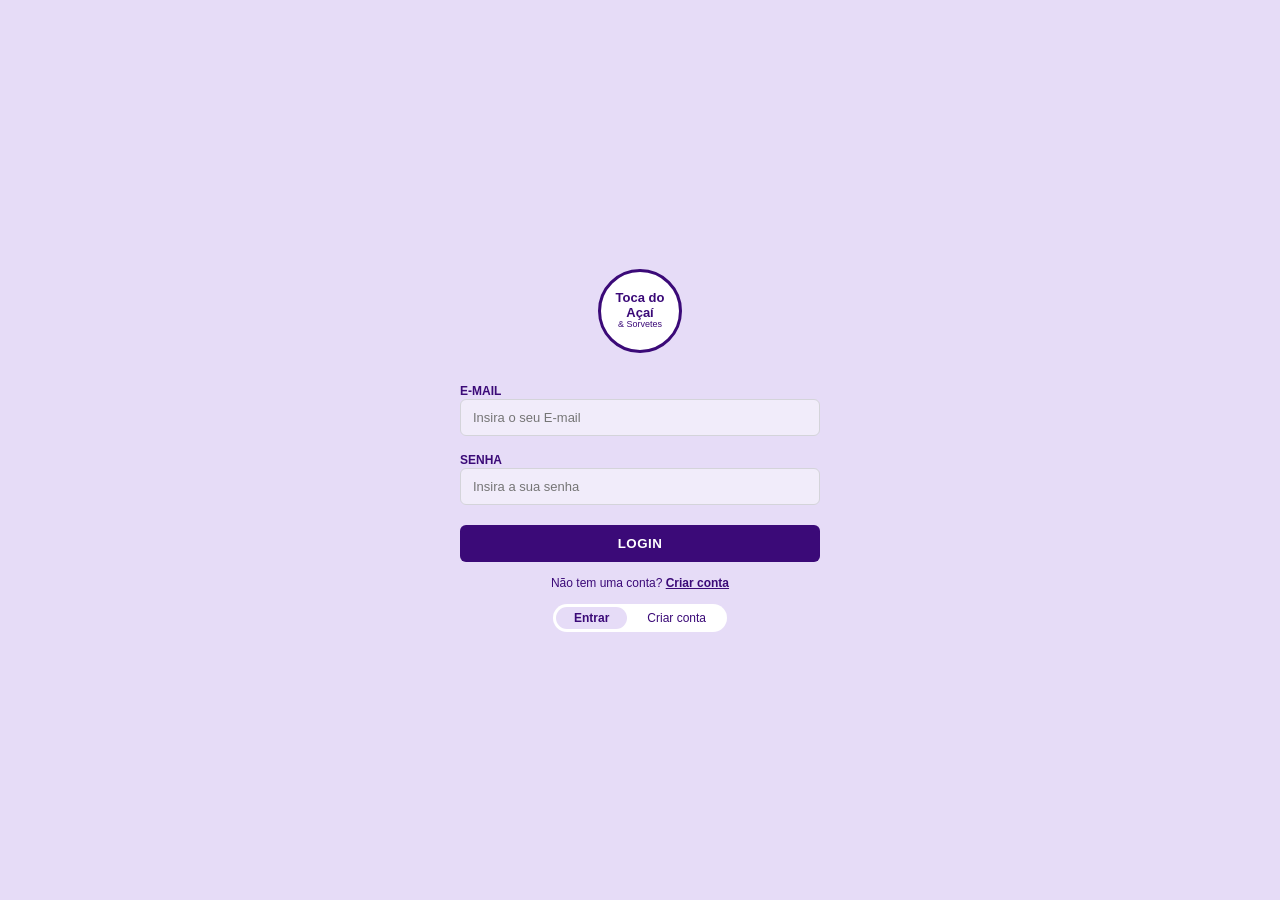
==== index.html @ c1c2c1ed "melhorias" ====
<!DOCTYPE html>
<html lang="en">
<head>
    <meta charset="UTF-8">
    <meta name="viewport" content="width=device-width, initial-scale=1.0">
    <title>Login</title>
    <link rel="stylesheet" href="style.css">
</head>
<body class="auth">
  <form class="auth-box" action="Estoque.html">
    <div class="logo">Toca do<br>Açaí<small>& Sorvetes</small></div>

    <div>
      <label for="email">E-MAIL</label>
      <input type="email" id="email" placeholder="Insira o seu E-mail" required>
    </div>
    <div>
      <label for="senha">SENHA</label>
      <input type="password" id="senha" placeholder="Insira a sua senha" required>
    </div>

    <button type="submit" class="btn-principal">LOGIN</button>

    <p class="auth-link">Não tem uma conta? <a href="register.html">Criar conta</a></p>

    <div class="toggle">
      <a href="index.html" class="ativo">Entrar</a>
      <a href="register.html">Criar conta</a>
    </div>
  </form> 
</body>
</html>
---- style.css ----
:root {
  --roxo: #3b0a78;
  --roxo-escuro: #2a0658;
  --roxo-claro: #e6dcf7;
  --amarelo: #ffc928;
  --cinza-bg: #f3f3f5;
  --cinza-borda: #d4d4da;
  --texto: #1f1633;
}

* { box-sizing: border-box; margin: 0; padding: 0; }

body {
  font-family: "Poppins", "Segoe UI", Arial, sans-serif;
  color: var(--texto);
  background: var(--cinza-bg);
}

a { color: inherit; text-decoration: none; }
button { font-family: inherit; cursor: pointer; }

/* ---------- Logo (placeholder em texto) ---------- */
.logo {
  display: flex;
  flex-direction: column;
  align-items: center;
  justify-content: center;
  width: 84px;
  height: 84px;
  border-radius: 50%;
  background: #fff;
  color: var(--roxo);
  font-weight: 700;
  font-size: 13px;
  line-height: 1.1;
  text-align: center;
  border: 3px solid var(--roxo);
}
.logo small { font-size: 9px; font-weight: 500; }

/* ---------- Login / Criar conta ---------- */
body.auth {
  background: var(--roxo-claro);
  min-height: 100vh;
  display: flex;
  align-items: center;
  justify-content: center;
}
.auth-box {
  width: 360px;
  display: flex;
  flex-direction: column;
  align-items: stretch;
  gap: 14px;
}
.auth-box .logo { align-self: center; margin-bottom: 14px; }
.auth-box label { font-size: 12px; font-weight: 600; color: var(--roxo); }
.auth-box input {
  width: 100%;
  padding: 10px 12px;
  border: 1px solid var(--cinza-borda);
  border-radius: 6px;
  background: #f1ecfa;
  font-size: 13px;
}
.btn-principal {
  background: var(--roxo);
  color: #fff;
  border: none;
  border-radius: 6px;
  padding: 11px;
  font-weight: 700;
  letter-spacing: .5px;
  margin-top: 6px;
}
.btn-principal:hover { background: var(--roxo-escuro); }
.auth-link { text-align: center; font-size: 12px; color: var(--roxo); }
.auth-link a { font-weight: 700; text-decoration: underline; }
.toggle {
  display: flex;
  align-self: center;
  background: #fff;
  border-radius: 999px;
  padding: 3px;
  gap: 2px;
}
.toggle a {
  padding: 4px 18px;
  border-radius: 999px;
  font-size: 12px;
  color: var(--roxo);
}
.toggle a.ativo { background: var(--roxo-claro); font-weight: 600; }

/* ---------- Layout do sistema ---------- */
.app { display: flex; min-height: 100vh; }

.sidebar {
  width: 150px;
  background: var(--roxo);
  color: #fff;
  display: flex;
  flex-direction: column;
  align-items: center;
  padding: 18px 0;
  flex-shrink: 0;
}
.sidebar .logo { width: 70px; height: 70px; font-size: 11px; margin-bottom: 26px; }
.sidebar nav { width: 100%; display: flex; flex-direction: column; }
.sidebar nav a {
  padding: 10px 16px;
  font-size: 13px;
  color: #fff;
  text-align: center;
}
.sidebar nav a:hover { background: rgba(255,255,255,.1); }
.sidebar nav a.ativo { background: var(--amarelo); color: var(--roxo-escuro); font-weight: 600; }
.usuario {
  margin-top: auto;
  text-align: center;
  font-size: 12px;
}
.usuario .avatar {
  width: 34px; height: 34px;
  border-radius: 50%;
  background: #fff; color: var(--roxo);
  display: flex; align-items: center; justify-content: center;
  font-weight: 700;
  margin: 0 auto 4px;
}
.usuario small { display: block; opacity: .7; font-size: 10px; }

.conteudo { flex: 1; padding: 24px 32px; overflow-x: auto; }

.topo {
  display: flex;
  align-items: center;
  justify-content: space-between;
  margin-bottom: 18px;
}
.topo h1 { font-size: 18px; font-weight: 600; color: var(--roxo); }
.topo .acoes { display: flex; gap: 8px; align-items: center; }

.btn-pilula {
  background: var(--roxo);
  color: #fff;
  border: none;
  border-radius: 999px;
  padding: 6px 16px;
  font-size: 12px;
  font-weight: 600;
}
.btn-pilula:hover { background: var(--roxo-escuro); }
select.mes, select.campo {
  border: 1px solid var(--cinza-borda);
  border-radius: 6px;
  padding: 6px 10px;
  background: #fff;
  font-size: 12px;
  font-family: inherit;
}

/* ---------- Cards de resumo ---------- */
.cards { display: flex; gap: 16px; margin-bottom: 22px; flex-wrap: wrap; }
.card {
  background: var(--roxo);
  color: #fff;
  border-radius: 14px;
  padding: 14px 18px;
  min-width: 190px;
  flex: 1;
}
.card .rotulo { font-size: 10px; font-weight: 600; letter-spacing: .5px; opacity: .85; text-transform: uppercase; }
.card .valor { font-size: 24px; font-weight: 700; margin: 4px 0; }
.card .detalhe { font-size: 10px; opacity: .8; }

/* ---------- Tabelas ---------- */
.painel { background: #fff; border-radius: 10px; padding: 16px; border: 1px solid var(--cinza-borda); }
.painel-topo {
  display: flex; align-items: center; justify-content: space-between;
  margin-bottom: 10px; gap: 12px;
}
.painel-topo h2 { font-size: 14px; color: var(--roxo); }
.busca {
  border: 1px solid var(--cinza-borda);
  border-radius: 999px;
  padding: 6px 14px;
  font-size: 12px;
  min-width: 220px;
  background: var(--cinza-bg);
}

table { width: 100%; border-collapse: collapse; font-size: 12px; }
th {
  background: var(--cinza-borda);
  color: var(--roxo-escuro);
  text-align: left;
  padding: 8px 10px;
  font-size: 11px;
  text-transform: uppercase;
}
td { padding: 8px 10px; border-bottom: 1px solid #ececf0; }
tbody tr:nth-child(even) { background: #fafafc; }
td.num, th.num { text-align: right; }
.tag-baixo { color: #b3261e; font-weight: 600; }

/* ---------- Financeiro ---------- */
.subtitulo { font-size: 13px; color: #555; margin-bottom: 14px; }
.grafico { background: #fff; border: 1px solid var(--cinza-borda); border-radius: 10px; padding: 16px; }
.grafico svg { width: 100%; height: auto; display: block; }
.legenda { display: flex; gap: 18px; font-size: 11px; margin-bottom: 8px; }
.legenda span::before {
  content: ""; display: inline-block; width: 10px; height: 10px;
  margin-right: 5px; border-radius: 2px; background: var(--cor);
}

/* ---------- Cadastro (3 colunas) ---------- */
.colunas { display: grid; grid-template-columns: repeat(3, 1fr); gap: 16px; }
.coluna h3 { font-size: 12px; color: var(--roxo); margin-bottom: 2px; }
.coluna .total { font-size: 11px; color: #666; margin-bottom: 8px; }

/* ---------- Modais ---------- */
.overlay {
  position: fixed; inset: 0;
  background: rgba(20, 8, 40, .45);
  display: none;
  align-items: center;
  justify-content: center;
  z-index: 10;
}
.overlay.aberto { display: flex; }
.modal {
  background: #fff;
  border-radius: 12px;
  padding: 22px 26px;
  width: min(560px, 92vw);
  box-shadow: 0 10px 40px rgba(0,0,0,.3);
}
.modal h2 { font-size: 15px; margin-bottom: 14px; color: var(--roxo); }
.form-grid { display: grid; grid-template-columns: 1fr 1fr; gap: 12px 18px; }
.form-grid .full { grid-column: 1 / -1; }
.modal label { display: block; font-size: 11px; font-weight: 600; margin-bottom: 4px; color: var(--texto); }
.modal input, .modal select {
  width: 100%;
  padding: 8px 10px;
  border: 1px solid var(--cinza-borda);
  border-radius: 6px;
  font-size: 12px;
  font-family: inherit;
  background: #faf9fd;
}
.modal input[readonly] { background: #ececf0; color: #777; }
.modal-rodape { display: flex; justify-content: space-between; align-items: center; margin-top: 18px; }
.btn-voltar {
  background: var(--roxo); color: #fff; border: none;
  width: 32px; height: 28px; border-radius: 6px; font-size: 14px;
}

@media (max-width: 800px) {
  .sidebar { width: 90px; }
  .conteudo { padding: 16px; }
  .colunas { grid-template-columns: 1fr; }
  .form-grid { grid-template-columns: 1fr; }
}
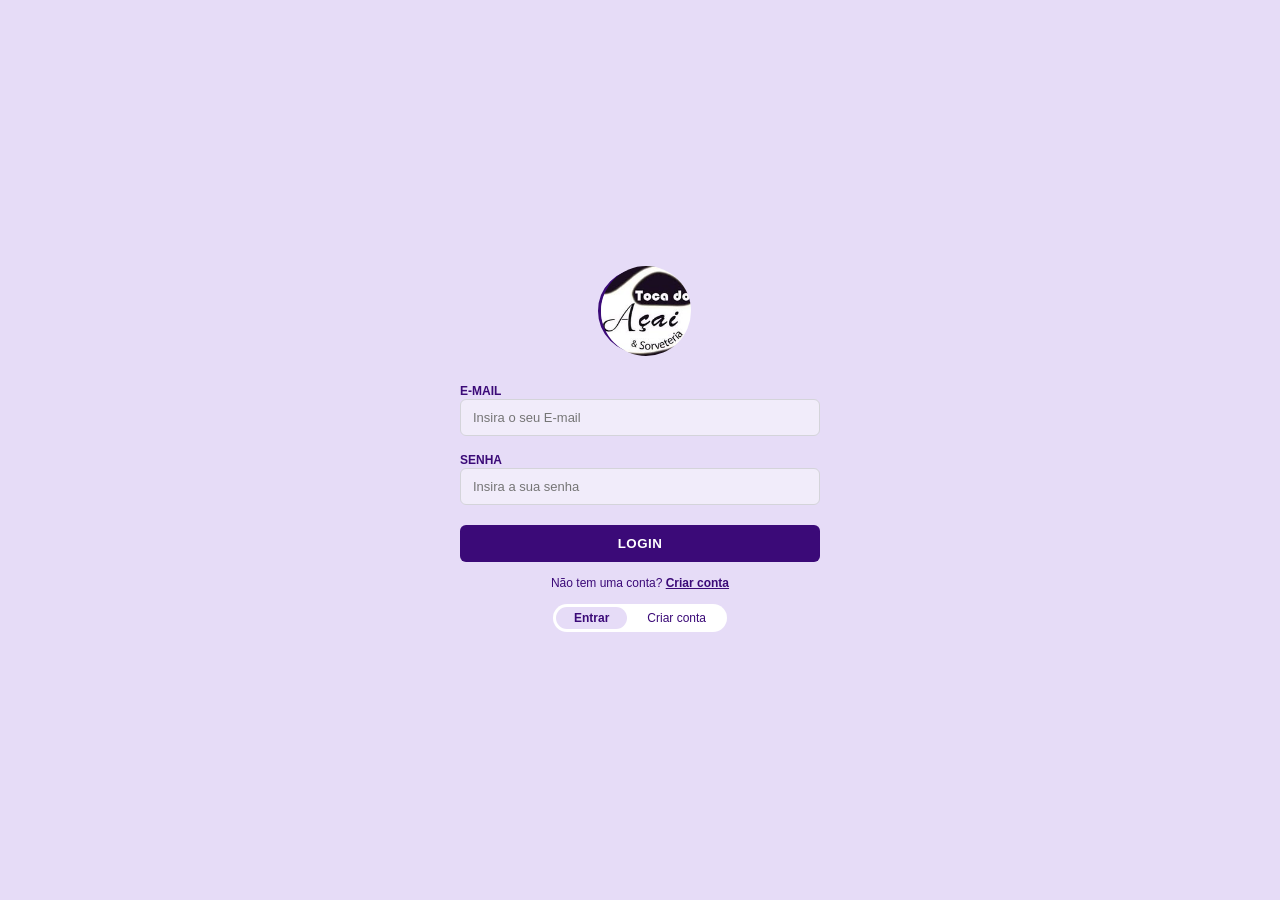
==== commit 11ba4f34: "logo pt-br tb" ====
--- a/index.html
+++ b/index.html
@@ -1,5 +1,5 @@
 <!DOCTYPE html>
-<html lang="en">
+<html lang="pt-br">
 <head>
     <meta charset="UTF-8">
     <meta name="viewport" content="width=device-width, initial-scale=1.0">
@@ -8,7 +8,9 @@
 </head>
 <body class="auth">
   <form class="auth-box" action="Estoque.html">
-    <div class="logo">Toca do<br>Açaí<small>& Sorvetes</small></div>
+    <div class="logo">
+      <img src="tocadoacailogo.jpg" alt="Logo Toca do Açaí" style="width: 90px; height: 90px; border-radius: 50%; object-fit: cover; display: block; margin: 0 auto;">
+    </div>
 
     <div>
       <label for="email">E-MAIL</label>
@@ -29,4 +31,4 @@
     </div>
   </form> 
 </body>
-</html>+</html>
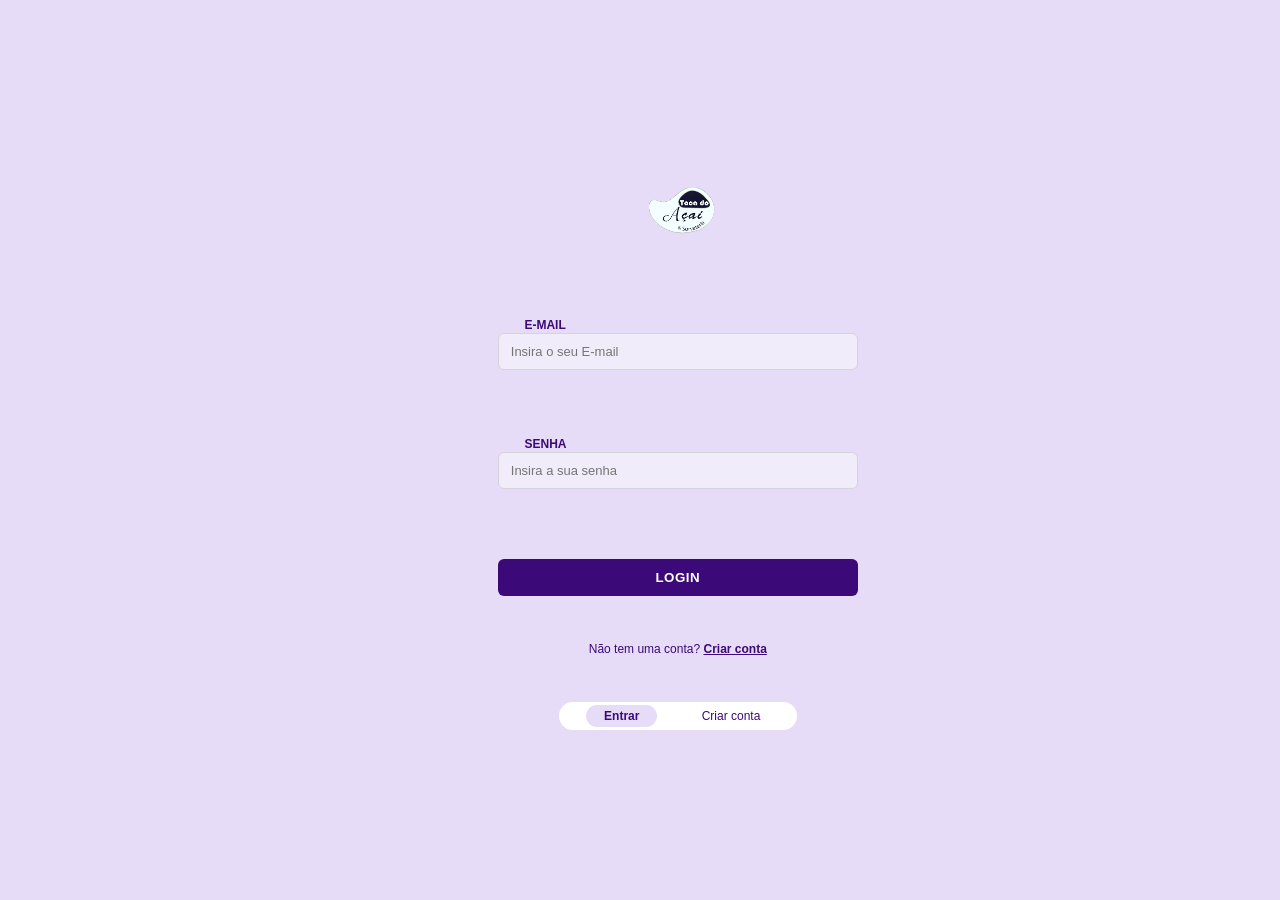
==== commit 2d870f56: "ATUALIZAÇÃO GIT MALDITO" ====
--- a/index.html
+++ b/index.html
@@ -1,34 +1,34 @@
 <!DOCTYPE html>
 <html lang="pt-br">
 <head>
-    <meta charset="UTF-8">
-    <meta name="viewport" content="width=device-width, initial-scale=1.0">
-    <title>Login</title>
-    <link rel="stylesheet" href="style.css">
+    <meta charset="UTF-8">
+    <meta name="viewport" content="width=device-width, initial-scale=1.0">
+    <title>Login</title>
+    <link rel="stylesheet" href="style.css">
 </head>
 <body class="auth">
-  <form class="auth-box" action="Estoque.html">
-    <div class="logo">
-      <img src="tocadoacailogo.jpg" alt="Logo Toca do Açaí" style="width: 90px; height: 90px; border-radius: 50%; object-fit: cover; display: block; margin: 0 auto;">
-    </div>
+  <form class="auth-box" action="Estoque.html">
+    <div class="logo">
+      <img src="tocadoacailogo.jpg" alt="Logo Toca do Açaí" style="width: 90px; height: 90px; border-radius: 50%; object-fit: cover; display: block; margin: 0 auto;">
+    </div>
 
-    <div>
-      <label for="email">E-MAIL</label>
-      <input type="email" id="email" placeholder="Insira o seu E-mail" required>
-    </div>
-    <div>
-      <label for="senha">SENHA</label>
-      <input type="password" id="senha" placeholder="Insira a sua senha" required>
-    </div>
+    <div>
+      <label for="email">E-MAIL</label>
+      <input type="email" id="email" placeholder="Insira o seu E-mail" required>
+    </div>
+    <div>
+      <label for="senha">SENHA</label>
+      <input type="password" id="senha" placeholder="Insira a sua senha" required>
+    </div>
 
-    <button type="submit" class="btn-principal">LOGIN</button>
+    <button type="submit" class="btn-principal">LOGIN</button>
 
-    <p class="auth-link">Não tem uma conta? <a href="register.html">Criar conta</a></p>
+    <p class="auth-link">Não tem uma conta? <a href="register.html">Criar conta</a></p>
 
-    <div class="toggle">
-      <a href="index.html" class="ativo">Entrar</a>
-      <a href="register.html">Criar conta</a>
-    </div>
-  </form> 
+    <div class="toggle">
+      <a href="index.html" class="ativo">Entrar</a>
+      <a href="register.html">Criar conta</a>
+    </div>
+  </form> 
 </body>
 </html>
--- a/style.css
+++ b/style.css
@@ -19,7 +19,6 @@
 a { color: inherit; text-decoration: none; }
 button { font-family: inherit; cursor: pointer; }
 
-/* ---------- Logo (placeholder em texto) ---------- */
 .logo {
   display: flex;
   flex-direction: column;
@@ -27,18 +26,16 @@
   justify-content: center;
   width: 84px;
   height: 84px;
-  border-radius: 50%;
-  background: #fff;
+  
   color: var(--roxo);
   font-weight: 700;
   font-size: 13px;
   line-height: 1.1;
   text-align: center;
-  border: 3px solid var(--roxo);
+
 }
 .logo small { font-size: 9px; font-weight: 500; }
 
-/* ---------- Login / Criar conta ---------- */
 body.auth {
   background: var(--roxo-claro);
   min-height: 100vh;
@@ -92,7 +89,6 @@
 }
 .toggle a.ativo { background: var(--roxo-claro); font-weight: 600; }
 
-/* ---------- Layout do sistema ---------- */
 .app { display: flex; min-height: 100vh; }
 
 .sidebar {
@@ -105,7 +101,7 @@
   padding: 18px 0;
   flex-shrink: 0;
 }
-.sidebar .logo { width: 70px; height: 70px; font-size: 11px; margin-bottom: 26px; }
+.sidebar .logo { width: 160px; height: auto; font-size: 11px; margin-bottom: 26px; }
 .sidebar nav { width: 100%; display: flex; flex-direction: column; }
 .sidebar nav a {
   padding: 10px 16px;
@@ -160,7 +156,6 @@
   font-family: inherit;
 }
 
-/* ---------- Cards de resumo ---------- */
 .cards { display: flex; gap: 16px; margin-bottom: 22px; flex-wrap: wrap; }
 .card {
   background: var(--roxo);
@@ -168,13 +163,13 @@
   border-radius: 14px;
   padding: 14px 18px;
   min-width: 190px;
+  height: 100px;
   flex: 1;
 }
 .card .rotulo { font-size: 10px; font-weight: 600; letter-spacing: .5px; opacity: .85; text-transform: uppercase; }
 .card .valor { font-size: 24px; font-weight: 700; margin: 4px 0; }
 .card .detalhe { font-size: 10px; opacity: .8; }
 
-/* ---------- Tabelas ---------- */
 .painel { background: #fff; border-radius: 10px; padding: 16px; border: 1px solid var(--cinza-borda); }
 .painel-topo {
   display: flex; align-items: center; justify-content: space-between;
@@ -204,7 +199,6 @@
 td.num, th.num { text-align: right; }
 .tag-baixo { color: #b3261e; font-weight: 600; }
 
-/* ---------- Financeiro ---------- */
 .subtitulo { font-size: 13px; color: #555; margin-bottom: 14px; }
 .grafico { background: #fff; border: 1px solid var(--cinza-borda); border-radius: 10px; padding: 16px; }
 .grafico svg { width: 100%; height: auto; display: block; }
@@ -214,12 +208,10 @@
   margin-right: 5px; border-radius: 2px; background: var(--cor);
 }
 
-/* ---------- Cadastro (3 colunas) ---------- */
 .colunas { display: grid; grid-template-columns: repeat(3, 1fr); gap: 16px; }
 .coluna h3 { font-size: 12px; color: var(--roxo); margin-bottom: 2px; }
 .coluna .total { font-size: 11px; color: #666; margin-bottom: 8px; }
 
-/* ---------- Modais ---------- */
 .overlay {
   position: fixed; inset: 0;
   background: rgba(20, 8, 40, .45);
@@ -261,4 +253,4 @@
   .conteudo { padding: 16px; }
   .colunas { grid-template-columns: 1fr; }
   .form-grid { grid-template-columns: 1fr; }
-}+}
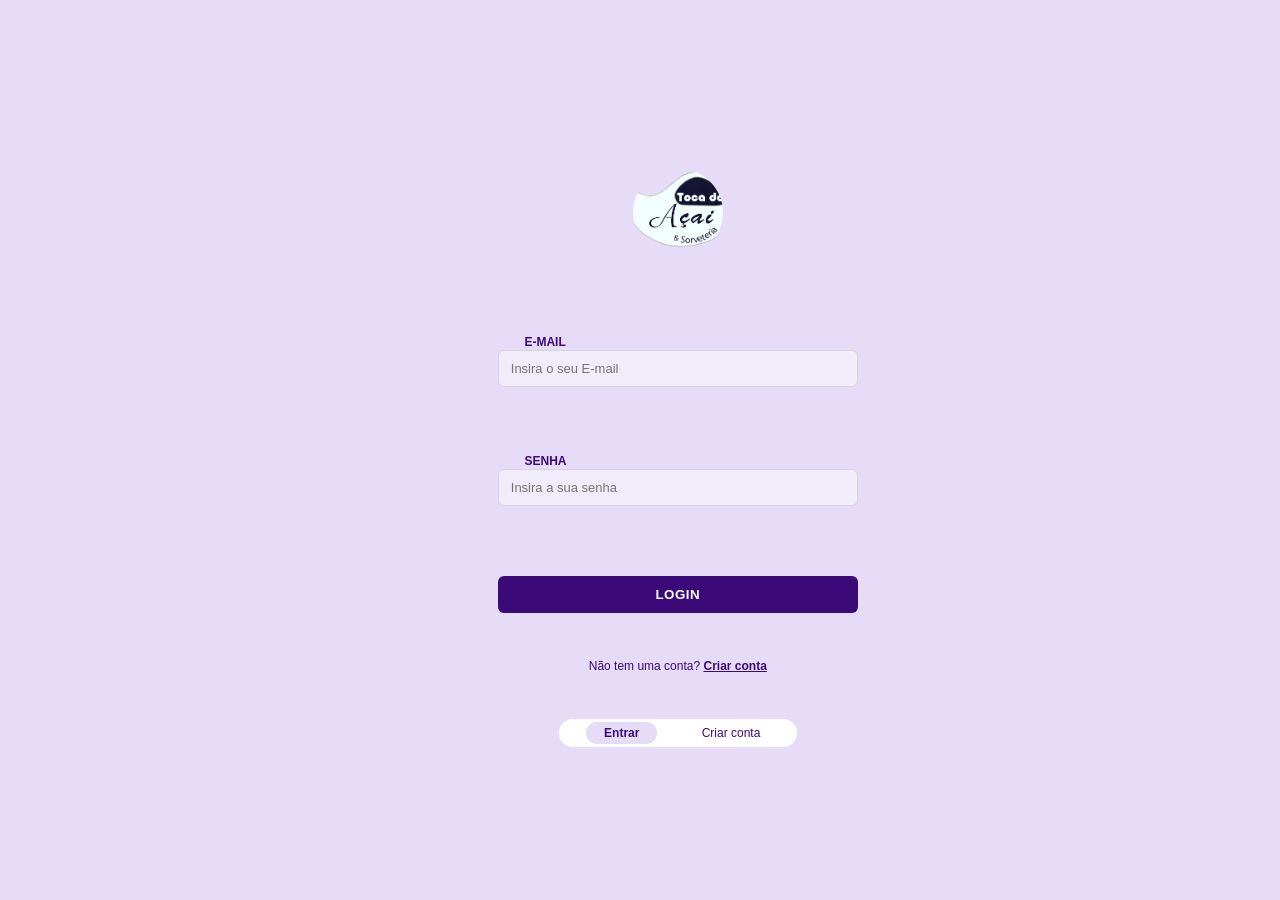
==== commit 267c467e: "js front" ====
--- a/index.html
+++ b/index.html
@@ -9,7 +9,7 @@
 <body class="auth">
   <form class="auth-box" action="Estoque.html">
     <div class="logo">
-      <img src="tocadoacailogo.jpg" alt="Logo Toca do Açaí" style="width: 90px; height: 90px; border-radius: 50%; object-fit: cover; display: block; margin: 0 auto;">
+      <img src="tocadoacailogo.jpg" alt="Logo Toca do Açaí" class="auth-logo-image">
     </div>
 
     <div>
@@ -29,6 +29,7 @@
       <a href="index.html" class="ativo">Entrar</a>
       <a href="register.html">Criar conta</a>
     </div>
-  </form> 
+  </form>
+  <script src="script.js"></script>
 </body>
 </html>
--- a/style.css
+++ b/style.css
@@ -10,6 +10,7 @@
 
 * { box-sizing: border-box; margin: 0; padding: 0; }
 
+/* Base compartilhada por todas as páginas */
 body {
   font-family: "Poppins", "Segoe UI", Arial, sans-serif;
   color: var(--texto);
@@ -19,6 +20,7 @@
 a { color: inherit; text-decoration: none; }
 button { font-family: inherit; cursor: pointer; }
 
+/* Logo e telas de login/cadastro de usuário */
 .logo {
   display: flex;
   flex-direction: column;
@@ -50,7 +52,21 @@
   align-items: stretch;
   gap: 14px;
 }
-.auth-box .logo { align-self: center; margin-bottom: 14px; }
+.auth-box .logo {
+  align-self: center;
+  margin-bottom: 14px;
+  width: 200px;
+  height: auto;
+  object-fit: contain;
+}
+.auth-logo-image {
+  width: 90px;
+  height: 90px;
+  border-radius: 50%;
+  object-fit: cover;
+  display: block;
+  margin: 0 auto;
+}
 .auth-box label { font-size: 12px; font-weight: 600; color: var(--roxo); }
 .auth-box input {
   width: 100%;
@@ -89,6 +105,7 @@
 }
 .toggle a.ativo { background: var(--roxo-claro); font-weight: 600; }
 
+/* Estrutura compartilhada das páginas internas */
 .app { display: flex; min-height: 100vh; }
 
 .sidebar {
@@ -156,6 +173,7 @@
   font-family: inherit;
 }
 
+/* Indicadores e tabelas de estoque, saída e cadastro */
 .cards { display: flex; gap: 16px; margin-bottom: 22px; flex-wrap: wrap; }
 .card {
   background: var(--roxo);
@@ -212,6 +230,29 @@
 .coluna h3 { font-size: 12px; color: var(--roxo); margin-bottom: 2px; }
 .coluna .total { font-size: 11px; color: #666; margin-bottom: 8px; }
 
+/* Ações de edição/exclusão nas tabelas de cadastro e estoque */
+.cadastro-acoes {
+  display: flex;
+  flex-direction: column;
+  align-items: flex-start;
+  gap: 5px;
+}
+
+.cadastro-acao {
+  border: 1px solid var(--roxo);
+  border-radius: 999px;
+  padding: 4px 10px;
+  color: var(--roxo);
+  background: #fff;
+  font: inherit;
+  font-size: 11px;
+}
+
+.cadastro-acao:hover { background: var(--roxo-claro); }
+.cadastro-acao-excluir { border-color: #b3261e; color: #b3261e; }
+.cadastro-acao-excluir:hover { background: #fbe9e7; }
+
+/* Modal compartilhado; ajustes específicos do formulário de cadastro */
 .overlay {
   position: fixed; inset: 0;
   background: rgba(20, 8, 40, .45);
@@ -247,7 +288,13 @@
   background: var(--roxo); color: #fff; border: none;
   width: 32px; height: 28px; border-radius: 6px; font-size: 14px;
 }
-
+.cadastro-modal .btn-voltar {
+  width: auto;
+  height: auto;
+  padding: 7px 14px;
+}
+
+/* Ajustes responsivos das páginas internas */
 @media (max-width: 800px) {
   .sidebar { width: 90px; }
   .conteudo { padding: 16px; }
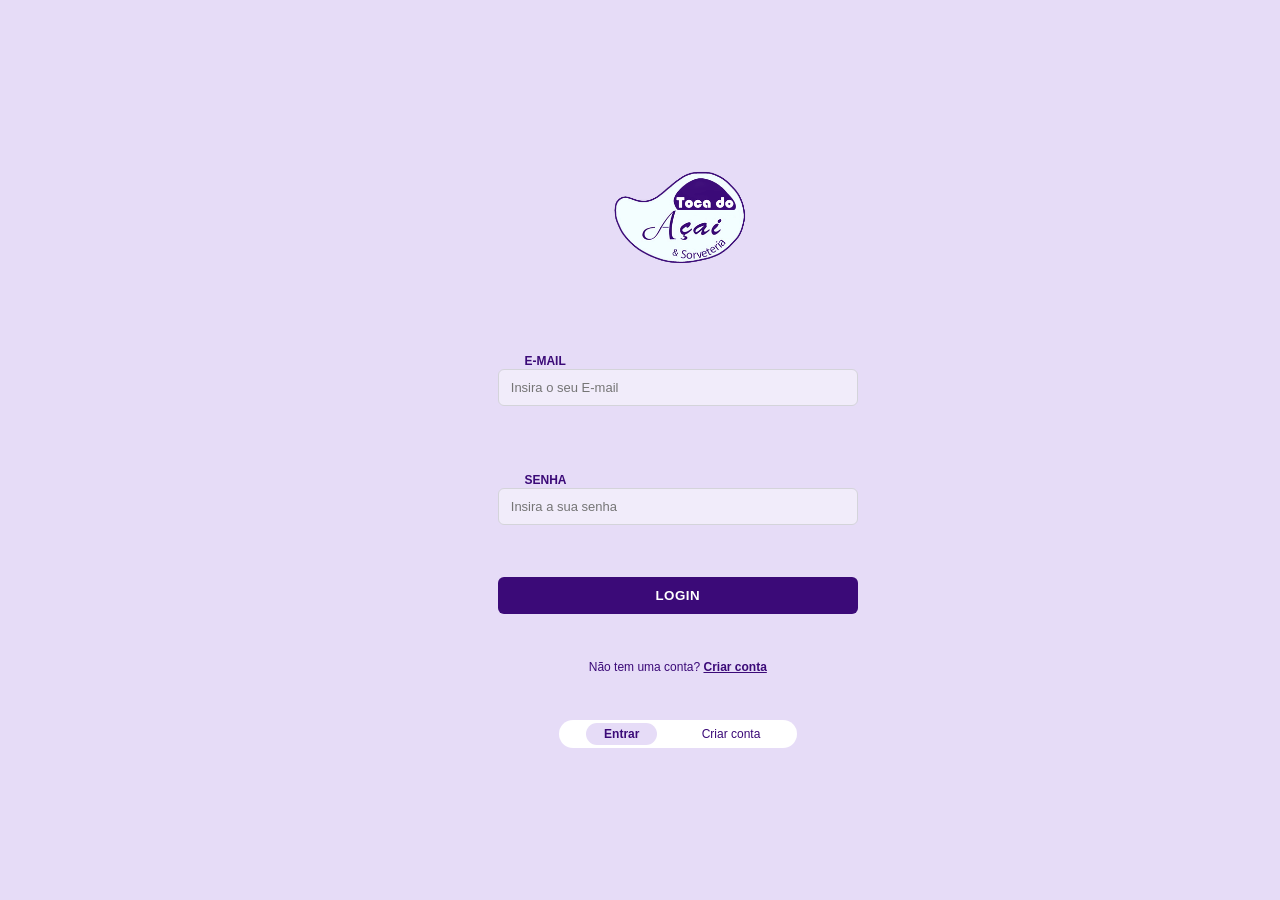
==== commit afcb2c82: "Adição banco de dados (SQLite), correção estoque mínimo e readme.md" ====
--- a/index.html
+++ b/index.html
@@ -7,21 +7,22 @@
     <link rel="stylesheet" href="style.css">
 </head>
 <body class="auth">
-  <form class="auth-box" action="Estoque.html">
+  <form class="auth-box" id="form-login">
     <div class="logo">
-      <img src="tocadoacailogo.jpg" alt="Logo Toca do Açaí" class="auth-logo-image">
+      <img src="tocadoacai_roxo_contorno_v2.png" alt="Logo Toca do Açaí" class="auth-logo-image">
     </div>
 
     <div>
       <label for="email">E-MAIL</label>
-      <input type="email" id="email" placeholder="Insira o seu E-mail" required>
+      <input type="email" id="email" autocomplete="username" placeholder="Insira o seu E-mail" required>
     </div>
     <div>
       <label for="senha">SENHA</label>
-      <input type="password" id="senha" placeholder="Insira a sua senha" required>
+      <input type="password" id="senha" autocomplete="current-password" placeholder="Insira a sua senha" required>
     </div>
 
-    <button type="submit" class="btn-principal">LOGIN</button>
+<p class="auth-feedback" id="auth-feedback" role="alert" aria-live="polite"></p>
+<button type="submit" class="btn-principal">LOGIN</button>
 
     <p class="auth-link">Não tem uma conta? <a href="register.html">Criar conta</a></p>
 
--- a/style.css
+++ b/style.css
@@ -60,9 +60,9 @@
   object-fit: contain;
 }
 .auth-logo-image {
-  width: 90px;
-  height: 90px;
-  border-radius: 50%;
+  width: 150px;
+  height: 110px;
+  
   object-fit: cover;
   display: block;
   margin: 0 auto;
@@ -89,6 +89,8 @@
 .btn-principal:hover { background: var(--roxo-escuro); }
 .auth-link { text-align: center; font-size: 12px; color: var(--roxo); }
 .auth-link a { font-weight: 700; text-decoration: underline; }
+.auth-feedback { min-height: 16px; color: #a00020; font-size: 12px; text-align: center; }
+.auth-feedback:empty { min-height: 0; }
 .toggle {
   display: flex;
   align-self: center;
@@ -142,6 +144,16 @@
   margin: 0 auto 4px;
 }
 .usuario small { display: block; opacity: .7; font-size: 10px; }
+.btn-sair {
+  margin-top: 10px;
+  padding: 4px 12px;
+  border: 1px solid rgba(255,255,255,.65);
+  border-radius: 999px;
+  background: transparent;
+  color: #fff;
+  font-size: 11px;
+}
+.btn-sair:hover { background: rgba(255,255,255,.12); }
 
 .conteudo { flex: 1; padding: 24px 32px; overflow-x: auto; }
 
